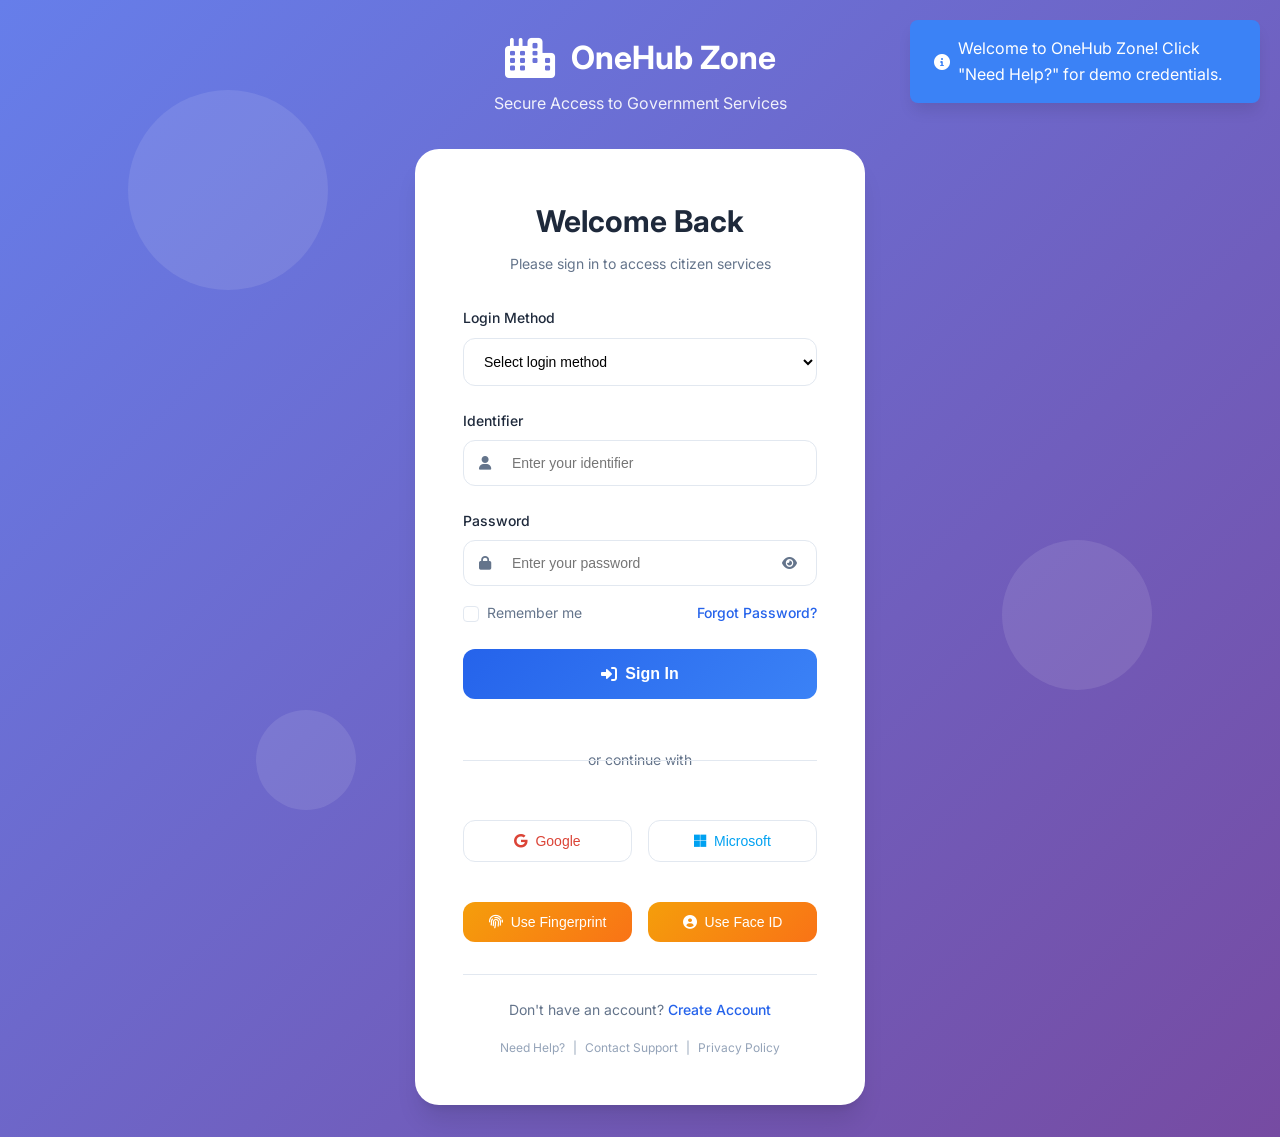
==== dashboard.html @ 2930b263 "Revert "Add collapsible dropdown sections for National and State services" This reverts commit 16f6e" ====
<!DOCTYPE html>
<html lang="en">
<head>
    <meta charset="UTF-8">
    <meta name="viewport" content="width=device-width, initial-scale=1.0">
    <title>OneHub Zone - Citizen Services Portal</title>
    <link rel="stylesheet" href="styles.css">
    <link href="https://cdnjs.cloudflare.com/ajax/libs/font-awesome/6.0.0/css/all.min.css" rel="stylesheet">
    <link href="https://fonts.googleapis.com/css2?family=Inter:wght@300;400;500;600;700&display=swap" rel="stylesheet">
</head>
<body>
    <!-- Header -->
    <header class="header">
        <div class="container">
            <div class="header-content">
                <div class="logo">
                    <i class="fas fa-city"></i>
                    <span>OneHub Zone</span>
                </div>
                <nav class="nav">
                    <a href="#" class="nav-link">Dashboard</a>
                    <a href="#services" class="nav-link">Services</a>
                    <a href="#" class="nav-link">My Applications</a>
                    <a href="#" class="nav-link">Profile</a>
                </nav>
                <div class="state-selector">
                    <label for="stateSelect">State:</label>
                    <select id="stateSelect" class="state-dropdown">
                        <option value="telangana">Telangana</option>
                        <option value="tamilnadu">Tamil Nadu</option>
                        <option value="andhrapradesh">Andhra Pradesh</option>
                        <option value="maharashtra">Maharashtra</option>
                    </select>
                </div>
                <div class="header-actions">
                    <div class="user-info">
                        <span class="user-name" id="userName">Loading...</span>
                        <span class="user-id" id="userId"></span>
                    </div>
                    <button class="btn-secondary" id="logoutBtn">
                        <i class="fas fa-sign-out-alt"></i>
                        Logout
                    </button>
                </div>
            </div>
        </div>
    </header>

    <!-- Hero Section -->
    <section class="hero">
        <div class="container">
            <div class="hero-content">
                <h1>Welcome to Your Dashboard</h1>
                <p>Access all citizen services securely from your personalized portal.</p>
                <div class="state-info">
                    <i class="fas fa-map-marker-alt"></i>
                    <span>Currently viewing services for: <strong id="currentState">Telangana</strong></span>
                </div>
                <div class="dashboard-stats">
                    <div class="stat-card">
                        <i class="fas fa-file-alt"></i>
                        <div class="stat-info">
                            <span class="stat-number" id="activeApplications">0</span>
                            <span class="stat-label">Active Applications</span>
                        </div>
                    </div>
                    <div class="stat-card">
                        <i class="fas fa-clock"></i>
                        <div class="stat-info">
                            <span class="stat-number" id="pendingApprovals">0</span>
                            <span class="stat-label">Pending Approvals</span>
                        </div>
                    </div>
                    <div class="stat-card">
                        <i class="fas fa-check-circle"></i>
                        <div class="stat-info">
                            <span class="stat-number" id="completedServices">0</span>
                            <span class="stat-label">Completed Services</span>
                        </div>
                    </div>
                </div>
                <div class="hero-search">
                    <div class="search-box">
                        <i class="fas fa-search"></i>
                        <input type="text" placeholder="Search for services, permits, applications...">
                        <button class="search-btn">Search</button>
                    </div>
                </div>
            </div>
        </div>
    </section>

    <!-- Quick Actions -->
    <section class="quick-actions">
        <div class="container">
            <h2>Quick Actions</h2>
            <div class="quick-actions-grid">
                <div class="quick-action-card">
                    <i class="fas fa-file-alt"></i>
                    <h3>Apply for Documents</h3>
                    <p>Birth certificates, passports, licenses</p>
                </div>
                <div class="quick-action-card">
                    <i class="fas fa-credit-card"></i>
                    <h3>Pay Bills</h3>
                    <p>Taxes, utilities, fines</p>
                </div>
                <div class="quick-action-card">
                    <i class="fas fa-calendar-check"></i>
                    <h3>Book Appointment</h3>
                    <p>Schedule visits to government offices</p>
                </div>
                <div class="quick-action-card">
                    <i class="fas fa-chart-line"></i>
                    <h3>Track Application</h3>
                    <p>Check status of your submissions</p>
                </div>
            </div>
        </div>
    </section>

    <!-- Services Categories -->
    <section class="services" id="services">
        <div class="container">
            <!-- National Services Section -->
            <h2>National Services</h2>
            <p class="section-subtitle">Services available across all states</p>
            <div class="services-grid" id="nationalServicesGrid">
                <!-- National services will be loaded here by JavaScript -->
            </div>

            <!-- State Services Section -->
            <h2>State-Specific Services</h2>
            <p class="section-subtitle">Services specific to <span id="currentState">your selected state</span></p>
            <div class="services-filter">
                <button class="filter-btn active" data-filter="all">All Services</button>
                <button class="filter-btn" data-filter="popular">Most Popular</button>
                <button class="filter-btn" data-filter="recent">Recently Used</button>
                <button class="filter-btn" data-filter="favorites">Favorites</button>
            </div>
            <div class="services-grid" id="stateServicesGrid">
                <!-- State-specific services will be loaded here by JavaScript -->
            </div>
        </div>
    </section>

    <!-- Emergency Services -->
    <section class="emergency-services">
        <div class="container">
            <h2>Emergency Services</h2>
            <div class="emergency-grid">
                <div class="emergency-card urgent">
                    <i class="fas fa-phone-alt"></i>
                    <h3>Emergency Hotline</h3>
                    <p class="phone-number">911</p>
                    <p>24/7 Emergency Response</p>
                </div>
                <div class="emergency-card">
                    <i class="fas fa-ambulance"></i>
                    <h3>Medical Emergency</h3>
                    <p class="phone-number">108</p>
                    <p>Ambulance & Medical Aid</p>
                </div>
                <div class="emergency-card">
                    <i class="fas fa-fire"></i>
                    <h3>Fire Department</h3>
                    <p class="phone-number">101</p>
                    <p>Fire & Rescue Services</p>
                </div>
                <div class="emergency-card">
                    <i class="fas fa-shield-alt"></i>
                    <h3>Police</h3>
                    <p class="phone-number">100</p>
                    <p>Law Enforcement</p>
                </div>
            </div>
        </div>
    </section>

    <!-- Footer -->
    <footer class="footer">
        <div class="container">
            <div class="footer-content">
                <div class="footer-section">
                    <div class="logo">
                        <i class="fas fa-city"></i>
                        <span>OneHub Zone</span>
                    </div>
                    <p>Your one-stop destination for all government services. Making citizen services accessible and efficient.</p>
                    <div class="social-links">
                        <a href="#"><i class="fab fa-facebook"></i></a>
                        <a href="#"><i class="fab fa-twitter"></i></a>
                        <a href="#"><i class="fab fa-linkedin"></i></a>
                        <a href="#"><i class="fab fa-instagram"></i></a>
                    </div>
                </div>
                <div class="footer-section">
                    <h4>Quick Links</h4>
                    <ul>
                        <li><a href="#">About Us</a></li>
                        <li><a href="#">Services</a></li>
                        <li><a href="#">FAQ</a></li>
                        <li><a href="#">Contact</a></li>
                        <li><a href="#">Privacy Policy</a></li>
                    </ul>
                </div>
                <div class="footer-section">
                    <h4>Services</h4>
                    <ul>
                        <li><a href="#">Documentation</a></li>
                        <li><a href="#">Licensing</a></li>
                        <li><a href="#">Transportation</a></li>
                        <li><a href="#">Property</a></li>
                        <li><a href="#">Health & Welfare</a></li>
                    </ul>
                </div>
                <div class="footer-section">
                    <h4>Support</h4>
                    <ul>
                        <li><a href="#">Help Center</a></li>
                        <li><a href="#">User Guide</a></li>
                        <li><a href="#">Report Issue</a></li>
                        <li><a href="#">Feedback</a></li>
                        <li><a href="#">Live Chat</a></li>
                    </ul>
                </div>
            </div>
            <div class="footer-bottom">
                <p>&copy; 2025 OneHub Zone. All rights reserved. | Powered by Government Digital Services</p>
            </div>
        </div>
    </footer>

    <script src="script.js"></script>
</body>
</html>
---- styles.css ----
* {
    margin: 0;
    padding: 0;
    box-sizing: border-box;
}

:root {
    --primary-color: #2563eb;
    --primary-dark: #1d4ed8;
    --secondary-color: #64748b;
    --accent-color: #f59e0b;
    --success-color: #10b981;
    --warning-color: #f59e0b;
    --error-color: #ef4444;
    --text-primary: #1e293b;
    --text-secondary: #64748b;
    --background-light: #f8fafc;
    --background-white: #ffffff;
    --border-color: #e2e8f0;
    --shadow-sm: 0 1px 2px 0 rgb(0 0 0 / 0.05);
    --shadow-md: 0 4px 6px -1px rgb(0 0 0 / 0.1), 0 2px 4px -2px rgb(0 0 0 / 0.1);
    --shadow-lg: 0 10px 15px -3px rgb(0 0 0 / 0.1), 0 4px 6px -4px rgb(0 0 0 / 0.1);
    --shadow-xl: 0 20px 25px -5px rgb(0 0 0 / 0.1), 0 8px 10px -6px rgb(0 0 0 / 0.1);
}

body {
    font-family: 'Inter', -apple-system, BlinkMacSystemFont, 'Segoe UI', Roboto, sans-serif;
    line-height: 1.6;
    color: var(--text-primary);
    background-color: var(--background-light);
}

.container {
    max-width: 1200px;
    margin: 0 auto;
    padding: 0 1rem;
}

/* Header */
.header {
    background: var(--background-white);
    box-shadow: var(--shadow-sm);
    position: sticky;
    top: 0;
    z-index: 100;
    border-bottom: 1px solid var(--border-color);
}

.header-content {
    display: flex;
    align-items: center;
    justify-content: space-between;
    padding: 1rem 0;
}

.logo {
    display: flex;
    align-items: center;
    gap: 0.75rem;
    font-size: 1.5rem;
    font-weight: 700;
    color: var(--primary-color);
}

.logo i {
    font-size: 2rem;
}

.nav {
    display: flex;
    gap: 2rem;
}

.nav-link {
    text-decoration: none;
    color: var(--text-secondary);
    font-weight: 500;
    transition: color 0.3s ease;
}

.nav-link:hover {
    color: var(--primary-color);
}

.header-actions {
    display: flex;
    gap: 1rem;
}

.btn-primary,
.btn-secondary {
    padding: 0.5rem 1.5rem;
    border-radius: 0.5rem;
    font-weight: 500;
    text-decoration: none;
    border: none;
    cursor: pointer;
    transition: all 0.3s ease;
    font-size: 0.875rem;
}

.btn-primary {
    background: var(--primary-color);
    color: white;
}

.btn-primary:hover {
    background: var(--primary-dark);
    transform: translateY(-1px);
}

.btn-secondary {
    background: transparent;
    color: var(--text-secondary);
    border: 1px solid var(--border-color);
}

.btn-secondary:hover {
    background: var(--background-light);
    color: var(--text-primary);
}

/* Hero Section */
.hero {
    background: linear-gradient(135deg, var(--primary-color) 0%, var(--primary-dark) 100%);
    color: white;
    padding: 4rem 0;
    text-align: center;
}

.hero-content h1 {
    font-size: 3rem;
    font-weight: 700;
    margin-bottom: 1rem;
    line-height: 1.2;
}

.hero-content p {
    font-size: 1.25rem;
    margin-bottom: 2rem;
    opacity: 0.9;
}

.hero-search {
    max-width: 600px;
    margin: 0 auto;
}

.search-box {
    display: flex;
    background: white;
    border-radius: 0.75rem;
    padding: 0.5rem;
    box-shadow: var(--shadow-lg);
}

.search-box i {
    color: var(--text-secondary);
    padding: 0.75rem;
}

.search-box input {
    flex: 1;
    border: none;
    padding: 0.75rem;
    font-size: 1rem;
    outline: none;
    color: var(--text-primary);
}

.search-btn {
    background: var(--primary-color);
    color: white;
    border: none;
    padding: 0.75rem 1.5rem;
    border-radius: 0.5rem;
    font-weight: 500;
    cursor: pointer;
    transition: background 0.3s ease;
}

.search-btn:hover {
    background: var(--primary-dark);
}

/* Quick Actions */
.quick-actions {
    padding: 4rem 0;
    background: var(--background-white);
}

.quick-actions h2 {
    text-align: center;
    font-size: 2.5rem;
    font-weight: 700;
    margin-bottom: 3rem;
    color: var(--text-primary);
}

.quick-actions-grid {
    display: grid;
    grid-template-columns: repeat(auto-fit, minmax(250px, 1fr));
    gap: 2rem;
}

.quick-action-card {
    background: var(--background-white);
    padding: 2rem;
    border-radius: 1rem;
    text-align: center;
    box-shadow: var(--shadow-md);
    transition: all 0.3s ease;
    border: 1px solid var(--border-color);
}

.quick-action-card:hover {
    transform: translateY(-5px);
    box-shadow: var(--shadow-xl);
}

.quick-action-card i {
    font-size: 3rem;
    color: var(--primary-color);
    margin-bottom: 1rem;
}

.quick-action-card h3 {
    font-size: 1.25rem;
    font-weight: 600;
    margin-bottom: 0.5rem;
    color: var(--text-primary);
}

.quick-action-card p {
    color: var(--text-secondary);
}

/* Services Section */
.services {
    padding: 4rem 0;
    background: var(--background-light);
}

.services h2 {
    text-align: center;
    font-size: 2.5rem;
    font-weight: 700;
    margin-bottom: 3rem;
    color: var(--text-primary);
}

.services-grid {
    display: grid;
    grid-template-columns: repeat(auto-fit, minmax(350px, 1fr));
    gap: 2rem;
}

.service-category {
    background: var(--background-white);
    border-radius: 1rem;
    overflow: hidden;
    box-shadow: var(--shadow-md);
    transition: all 0.3s ease;
}

.service-category:hover {
    transform: translateY(-3px);
    box-shadow: var(--shadow-xl);
}

.category-header {
    background: linear-gradient(135deg, var(--primary-color), var(--primary-dark));
    color: white;
    padding: 1.5rem;
    display: flex;
    align-items: center;
    gap: 1rem;
}

.category-header i {
    font-size: 1.5rem;
}

.category-header h3 {
    font-size: 1.25rem;
    font-weight: 600;
}

.service-list {
    list-style: none;
    padding: 0;
}

.service-list li {
    border-bottom: 1px solid var(--border-color);
}

.service-list li:last-child {
    border-bottom: none;
}

.service-list a {
    display: flex;
    align-items: center;
    gap: 0.75rem;
    padding: 1rem 1.5rem;
    text-decoration: none;
    color: var(--text-primary);
    transition: all 0.3s ease;
}

.service-list a:hover {
    background: var(--background-light);
    color: var(--primary-color);
    padding-left: 2rem;
}

.service-list a i {
    color: var(--primary-color);
    width: 1.25rem;
    text-align: center;
}

/* Emergency Services */
.emergency-services {
    padding: 4rem 0;
    background: var(--background-white);
}

.emergency-services h2 {
    text-align: center;
    font-size: 2.5rem;
    font-weight: 700;
    margin-bottom: 3rem;
    color: var(--text-primary);
}

.emergency-grid {
    display: grid;
    grid-template-columns: repeat(auto-fit, minmax(250px, 1fr));
    gap: 2rem;
}

.emergency-card {
    background: var(--background-white);
    padding: 2rem;
    border-radius: 1rem;
    text-align: center;
    border: 2px solid var(--border-color);
    transition: all 0.3s ease;
}

.emergency-card.urgent {
    border-color: var(--error-color);
    background: linear-gradient(135deg, var(--error-color), #dc2626);
    color: white;
}

.emergency-card:not(.urgent):hover {
    border-color: var(--primary-color);
    transform: translateY(-3px);
    box-shadow: var(--shadow-lg);
}

.emergency-card i {
    font-size: 3rem;
    margin-bottom: 1rem;
}

.emergency-card:not(.urgent) i {
    color: var(--primary-color);
}

.emergency-card.urgent i {
    color: white;
}

.emergency-card h3 {
    font-size: 1.25rem;
    font-weight: 600;
    margin-bottom: 0.5rem;
}

.phone-number {
    font-size: 2rem;
    font-weight: 700;
    margin-bottom: 0.5rem;
}

.emergency-card.urgent .phone-number {
    color: white;
}

.emergency-card:not(.urgent) .phone-number {
    color: var(--primary-color);
}

/* Footer */
.footer {
    background: var(--text-primary);
    color: white;
    padding: 3rem 0 1rem;
}

.footer-content {
    display: grid;
    grid-template-columns: repeat(auto-fit, minmax(250px, 1fr));
    gap: 2rem;
    margin-bottom: 2rem;
}

.footer-section h4 {
    font-size: 1.125rem;
    font-weight: 600;
    margin-bottom: 1rem;
    color: white;
}

.footer-section ul {
    list-style: none;
}

.footer-section ul li {
    margin-bottom: 0.5rem;
}

.footer-section ul a {
    color: rgba(255, 255, 255, 0.8);
    text-decoration: none;
    transition: color 0.3s ease;
}

.footer-section ul a:hover {
    color: white;
}

.social-links {
    display: flex;
    gap: 1rem;
    margin-top: 1rem;
}

.social-links a {
    display: flex;
    align-items: center;
    justify-content: center;
    width: 2.5rem;
    height: 2.5rem;
    background: rgba(255, 255, 255, 0.1);
    border-radius: 50%;
    color: white;
    text-decoration: none;
    transition: all 0.3s ease;
}

.social-links a:hover {
    background: var(--primary-color);
    transform: translateY(-2px);
}

.footer-bottom {
    border-top: 1px solid rgba(255, 255, 255, 0.1);
    padding-top: 1rem;
    text-align: center;
    color: rgba(255, 255, 255, 0.8);
}

/* User Info Styles */
.user-info {
    display: flex;
    flex-direction: column;
    align-items: flex-end;
    margin-right: 1rem;
}

.user-name {
    font-weight: 600;
    color: var(--text-primary);
}

.user-id {
    font-size: 0.75rem;
    color: var(--text-secondary);
}

/* Dashboard Stats */
.dashboard-stats {
    display: grid;
    grid-template-columns: repeat(auto-fit, minmax(200px, 1fr));
    gap: 1.5rem;
    margin: 2rem 0;
}

.stat-card {
    background: rgba(255, 255, 255, 0.1);
    backdrop-filter: blur(10px);
    border: 1px solid rgba(255, 255, 255, 0.2);
    border-radius: 1rem;
    padding: 1.5rem;
    display: flex;
    align-items: center;
    gap: 1rem;
    color: white;
    transition: all 0.3s ease;
}

.stat-card:hover {
    transform: translateY(-5px);
    background: rgba(255, 255, 255, 0.15);
}

.stat-card i {
    font-size: 2rem;
    color: rgba(255, 255, 255, 0.9);
}

.stat-info {
    display: flex;
    flex-direction: column;
}

.stat-number {
    font-size: 1.5rem;
    font-weight: 700;
}

.stat-label {
    font-size: 0.875rem;
    opacity: 0.9;
}

/* Services Filter */
.services-filter {
    display: flex;
    justify-content: center;
    gap: 1rem;
    margin-bottom: 3rem;
    flex-wrap: wrap;
}

.filter-btn {
    padding: 0.75rem 1.5rem;
    border: 1px solid var(--border-color);
    border-radius: 2rem;
    background: var(--background-white);
    color: var(--text-secondary);
    cursor: pointer;
    transition: all 0.3s ease;
    font-weight: 500;
}

.filter-btn:hover,
.filter-btn.active {
    background: var(--primary-color);
    color: white;
    border-color: var(--primary-color);
    transform: translateY(-2px);
    box-shadow: var(--shadow-md);
}

/* State Selector Styles */
.state-selector {
    display: flex;
    align-items: center;
    gap: 0.5rem;
    margin-right: 1rem;
}

.state-selector label {
    font-size: 0.875rem;
    font-weight: 500;
    color: var(--text-secondary);
}

.state-dropdown {
    padding: 0.5rem 1rem;
    border: 1px solid var(--border-color);
    border-radius: 0.5rem;
    background: var(--background-white);
    color: var(--text-primary);
    font-size: 0.875rem;
    cursor: pointer;
    transition: all 0.3s ease;
}

.state-dropdown:focus {
    outline: none;
    border-color: var(--primary-color);
    box-shadow: 0 0 0 3px rgba(37, 99, 235, 0.1);
}

.state-info {
    display: flex;
    align-items: center;
    justify-content: center;
    gap: 0.5rem;
    background: rgba(255, 255, 255, 0.1);
    backdrop-filter: blur(10px);
    border: 1px solid rgba(255, 255, 255, 0.2);
    border-radius: 0.75rem;
    padding: 1rem 1.5rem;
    color: white;
    font-size: 0.875rem;
    margin-bottom: 2rem;
    max-width: 400px;
    margin-left: auto;
    margin-right: auto;
}

.state-info i {
    color: rgba(255, 255, 255, 0.9);
}

.state-badge {
    background: var(--primary-color);
    color: white;
    padding: 0.25rem 0.75rem;
    border-radius: 1rem;
    font-size: 0.75rem;
    font-weight: 500;
    margin-left: 0.5rem;
}

/* Responsive Design */
@media (max-width: 768px) {
    .header-content {
        flex-direction: column;
        gap: 1rem;
        text-align: center;
    }

    .state-selector {
        order: 1;
        justify-content: center;
    }

    .nav {
        order: 2;
        gap: 1rem;
    }

    .header-actions {
        order: 3;
        justify-content: center;
        align-items: center;
        gap: 1rem;
    }

    .user-info {
        align-items: center;
        margin-right: 0;
    }

    .state-info {
        font-size: 0.75rem;
        padding: 0.75rem 1rem;
    }

    .state-badge {
        font-size: 0.625rem;
        padding: 0.125rem 0.5rem;
    }
}

@media (max-width: 480px) {
    .container {
        padding: 0 0.5rem;
    }

    .hero {
        padding: 2rem 0;
    }

    .quick-actions,
    .services,
    .emergency-services {
        padding: 2rem 0;
    }

    .quick-action-card,
    .emergency-card {
        padding: 1.5rem;
    }

    .category-header {
        padding: 1rem;
    }

    .state-selector {
        flex-direction: column;
        gap: 0.25rem;
        text-align: center;
    }

    .state-dropdown {
        width: 200px;
    }
}

/* Loading Animation */
@keyframes fadeInUp {
    from {
        opacity: 0;
        transform: translateY(30px);
    }
    to {
        opacity: 1;
        transform: translateY(0);
    }
}

.service-category {
    animation: fadeInUp 0.6s ease-out;
}

.quick-action-card {
    animation: fadeInUp 0.6s ease-out;
}

.emergency-card {
    animation: fadeInUp 0.6s ease-out;
}

/* Accessibility */
.btn-primary:focus,
.btn-secondary:focus,
.search-btn:focus {
    outline: 2px solid var(--primary-color);
    outline-offset: 2px;
}

.service-list a:focus {
    outline: 2px solid var(--primary-color);
    outline-offset: -2px;
}

/* Print Styles */
@media print {
    .header,
    .hero,
    .footer {
        display: none;
    }

    .services {
        background: white !important;
    }

    .service-category {
        break-inside: avoid;
        box-shadow: none;
        border: 1px solid #ccc;
    }
}
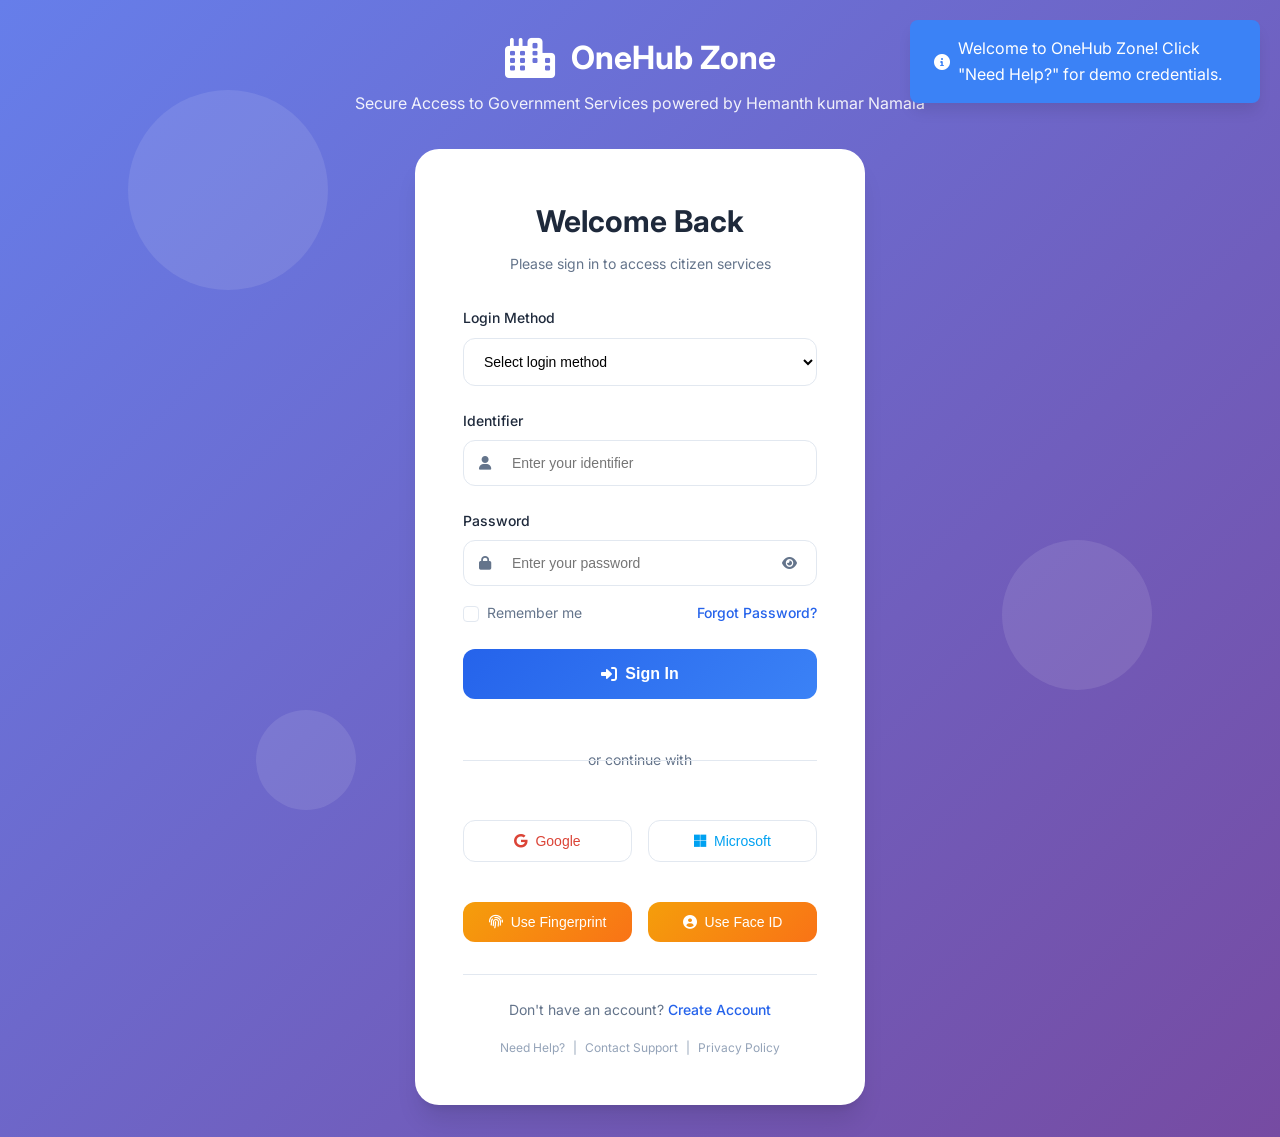
==== commit 54c6046e: "Fix service link interactivity and improve portal functionality - Refactored script.js to use event " ====
--- a/dashboard.html
+++ b/dashboard.html
@@ -51,7 +51,7 @@
         <div class="container">
             <div class="hero-content">
                 <h1>Welcome to Your Dashboard</h1>
-                <p>Access all citizen services securely from your personalized portal.</p>
+                <p>Access all citizen services securely from your personalized portal powered by Hemanth kumar Namala</p>
                 <div class="state-info">
                     <i class="fas fa-map-marker-alt"></i>
                     <span>Currently viewing services for: <strong id="currentState">Telangana</strong></span>
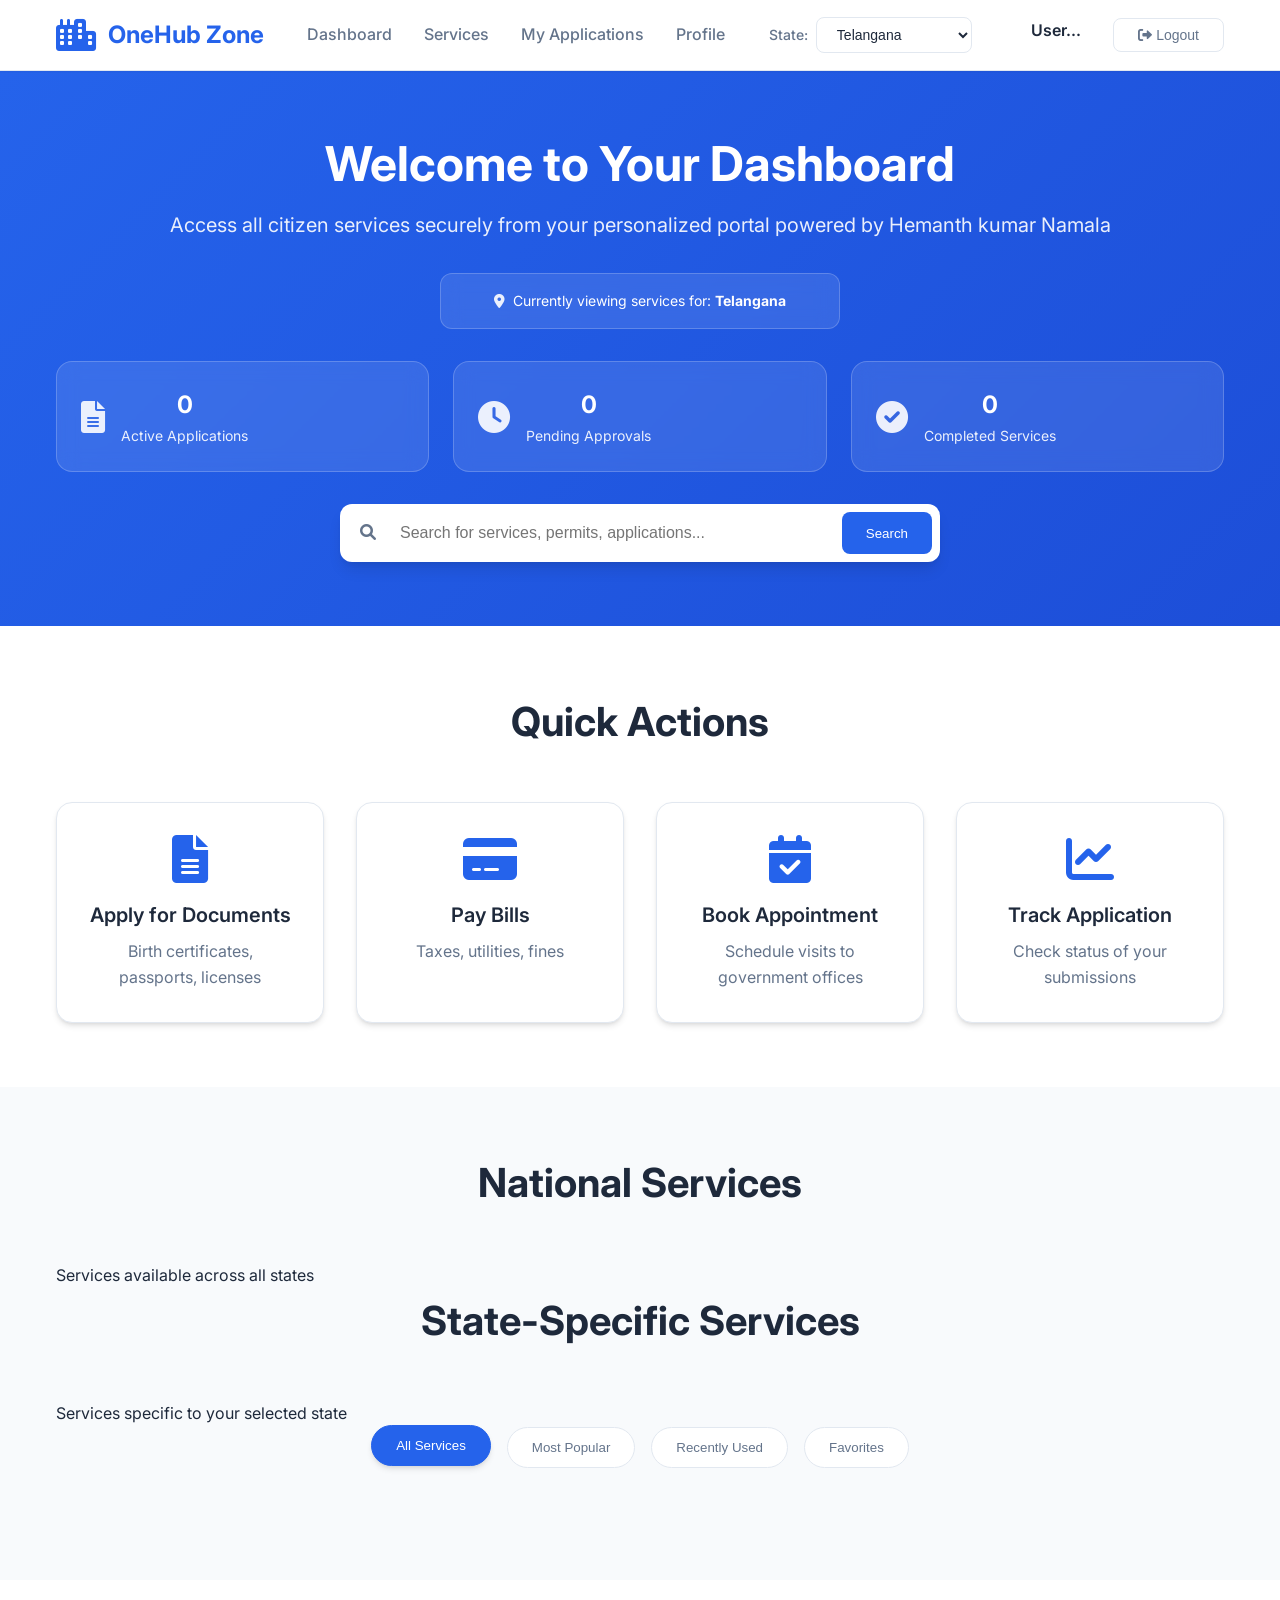
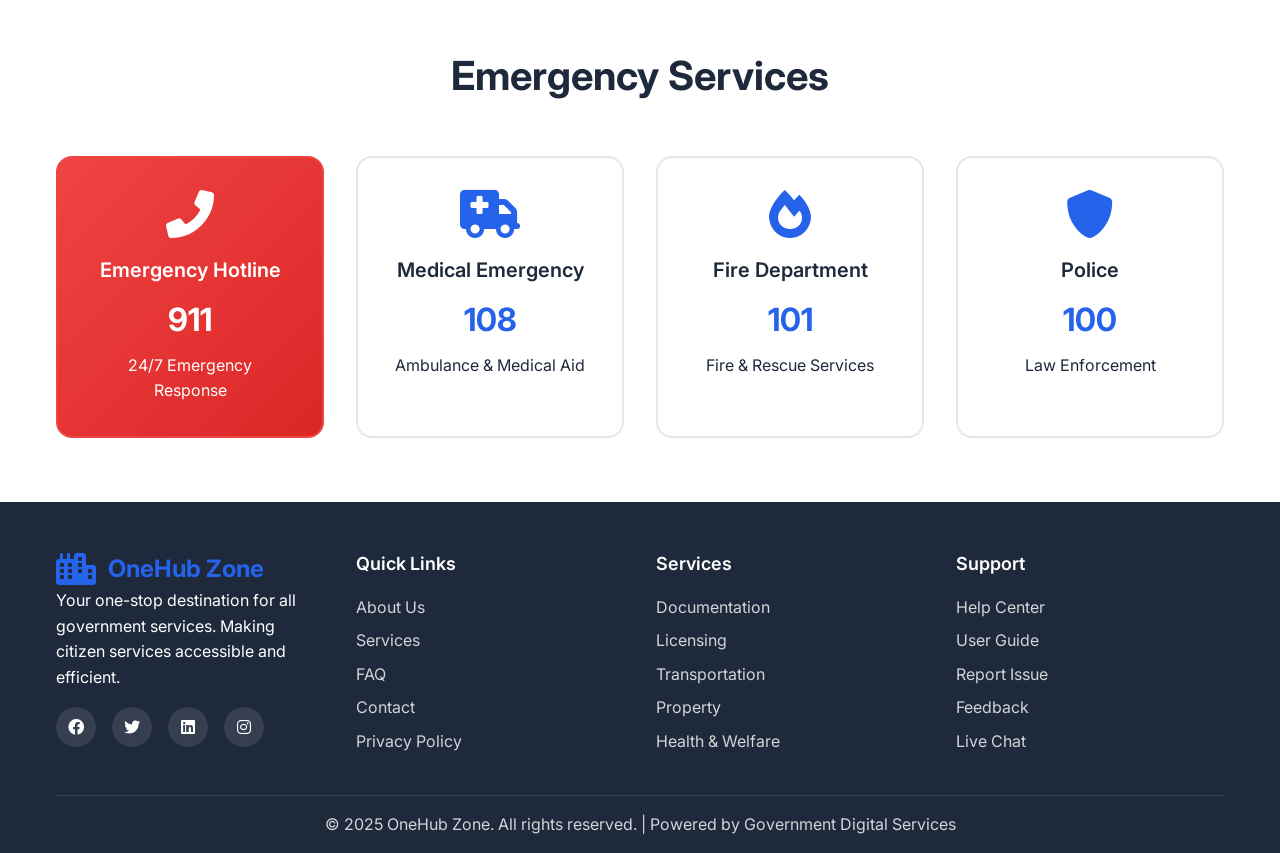
==== commit 70425d0c: "Manual improvements to dashboard and service functionality - Updated dashboard.html with manual edit" ====
--- a/dashboard.html
+++ b/dashboard.html
@@ -34,7 +34,7 @@
                 </div>
                 <div class="header-actions">
                     <div class="user-info">
-                        <span class="user-name" id="userName">Loading...</span>
+                        <span class="user-name" id="userName">User...</span>
                         <span class="user-id" id="userId"></span>
                     </div>
                     <button class="btn-secondary" id="logoutBtn">
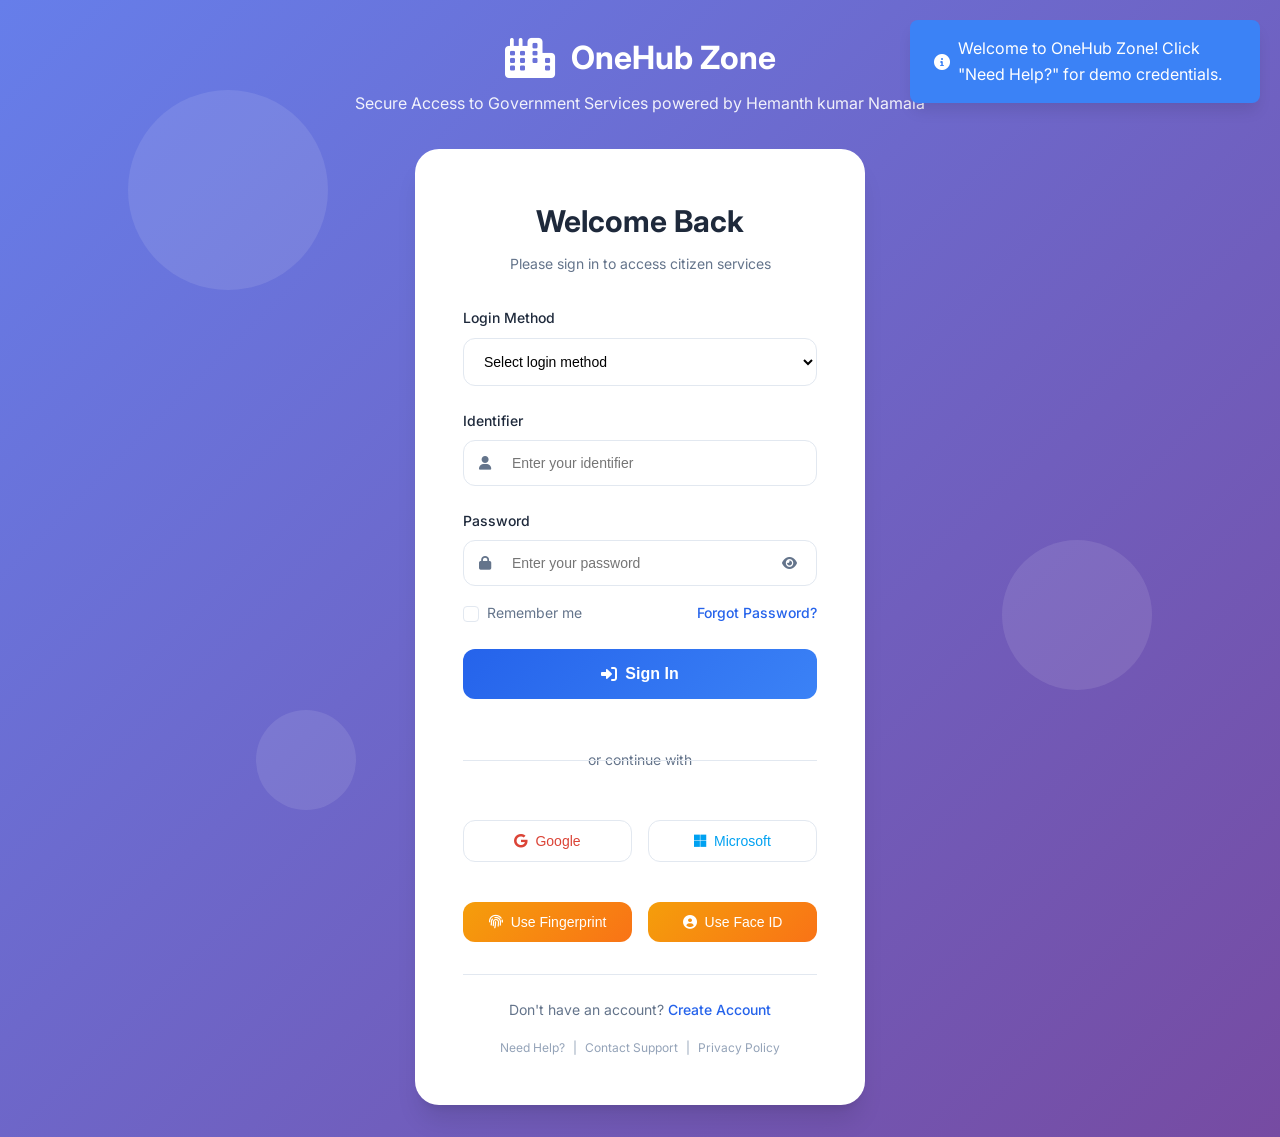
==== commit 9744fa4f: "Fix critical syntax error and improve service loading - Fixed missing comma in stateServicesData cau" ====
--- a/dashboard.html
+++ b/dashboard.html
@@ -15,12 +15,10 @@
             <div class="header-content">
                 <div class="logo">
                     <i class="fas fa-city"></i>
-                    <span>OneHub Zone</span>
+                    <span>OneHub Zone by Hemanth</span>
                 </div>
                 <nav class="nav">
-                    <a href="#" class="nav-link">Dashboard</a>
                     <a href="#services" class="nav-link">Services</a>
-                    <a href="#" class="nav-link">My Applications</a>
                     <a href="#" class="nav-link">Profile</a>
                 </nav>
                 <div class="state-selector">
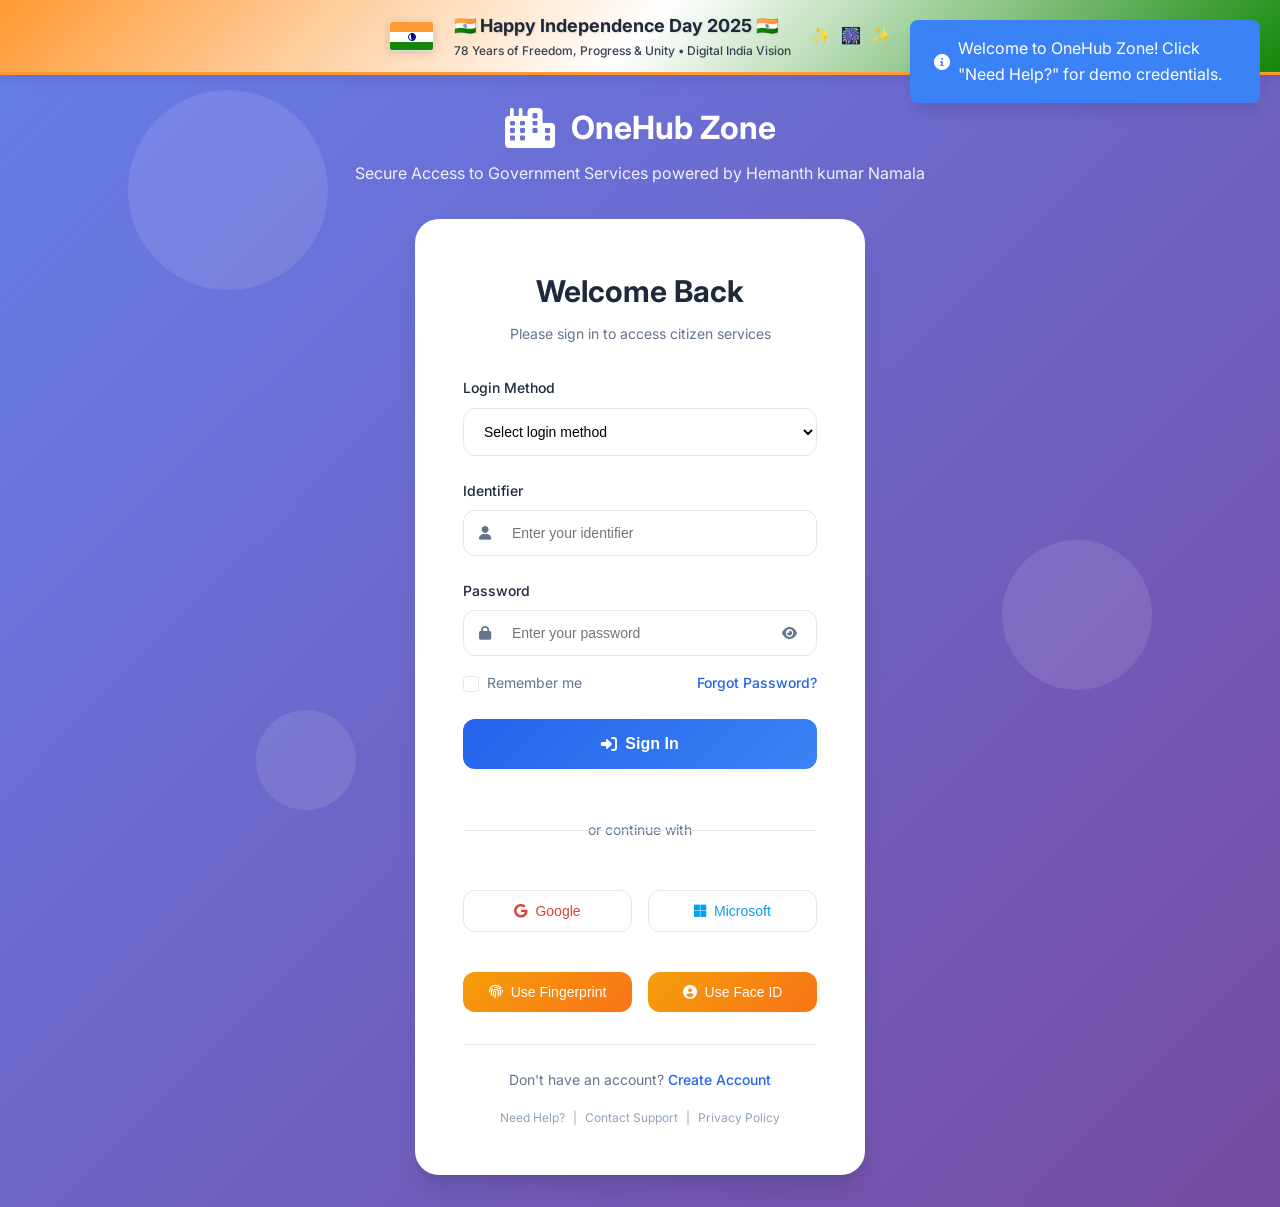
==== commit b2e2c478: "Add Independence Day 2025 Theme - 78 Years of Freedom  Features Added: - Beautiful tri-color Indepen" ====
--- a/dashboard.html
+++ b/dashboard.html
@@ -44,12 +44,48 @@
         </div>
     </header>
 
+    <!-- Independence Day 2025 Banner -->
+    <div class="independence-day-banner">
+        <div class="container">
+            <div class="banner-content">
+                <div class="flag-animation">
+                    <div class="flag-stripe saffron"></div>
+                    <div class="flag-stripe white">
+                        <div class="ashoka-chakra">⚙</div>
+                    </div>
+                    <div class="flag-stripe green"></div>
+                </div>
+                <div class="banner-text">
+                    <h2>🇮🇳 Happy 78th Independence Day! 🇮🇳</h2>
+                    <p>Celebrating Digital India - Making Government Services Accessible to All Citizens</p>
+                    <div class="patriotic-message">
+                        <span>"Service to the Nation through Digital Innovation"</span>
+                    </div>
+                </div>
+                <div class="independence-stats">
+                    <div class="stat-item">
+                        <span class="stat-number">78</span>
+                        <span class="stat-label">Years of Freedom</span>
+                    </div>
+                    <div class="stat-item">
+                        <span class="stat-number">1.4B+</span>
+                        <span class="stat-label">Proud Citizens</span>
+                    </div>
+                    <div class="stat-item">
+                        <span class="stat-number">28</span>
+                        <span class="stat-label">States United</span>
+                    </div>
+                </div>
+            </div>
+        </div>
+    </div>
+
     <!-- Hero Section -->
     <section class="hero">
         <div class="container">
             <div class="hero-content">
                 <h1>Welcome to Your Dashboard</h1>
-                <p>Access all citizen services securely from your personalized portal powered by Hemanth kumar Namala</p>
+                <p>Access all citizen services securely from your personalized portal powered by Hemanth kumar Namala <span style="color: #ff9933; font-weight: bold;">🇮🇳 Celebrating 78 Years of Freedom</span></p>
                 <div class="state-info">
                     <i class="fas fa-map-marker-alt"></i>
                     <span>Currently viewing services for: <strong id="currentState">Telangana</strong></span>
--- a/styles.css
+++ b/styles.css
@@ -752,3 +752,197 @@
         border: 1px solid #ccc;
     }
 }
+
+/* Independence Day 2025 Theme Styles */
+.independence-day-banner {
+    background: linear-gradient(135deg, #ff9933 0%, #ffffff 50%, #138808 100%);
+    padding: 2rem 0;
+    margin-bottom: 2rem;
+    border-bottom: 3px solid #000080;
+    position: relative;
+    overflow: hidden;
+}
+
+.independence-day-banner::before {
+    content: '';
+    position: absolute;
+    top: 0;
+    left: 0;
+    right: 0;
+    bottom: 0;
+    background: url('data:image/svg+xml,<svg xmlns="http://www.w3.org/2000/svg" viewBox="0 0 100 100"><defs><pattern id="stars" x="0" y="0" width="20" height="20" patternUnits="userSpaceOnUse"><circle cx="10" cy="10" r="1" fill="rgba(255,255,255,0.1)"/></pattern></defs><rect width="100%" height="100%" fill="url(%23stars)"/></svg>');
+    opacity: 0.3;
+    pointer-events: none;
+}
+
+.banner-content {
+    display: flex;
+    align-items: center;
+    justify-content: space-between;
+    gap: 2rem;
+    position: relative;
+    z-index: 2;
+}
+
+.flag-animation {
+    width: 80px;
+    height: 60px;
+    display: flex;
+    flex-direction: column;
+    border: 2px solid #000080;
+    box-shadow: 0 4px 12px rgba(0, 0, 0, 0.3);
+    animation: flagWave 3s ease-in-out infinite;
+}
+
+.flag-stripe {
+    flex: 1;
+    display: flex;
+    align-items: center;
+    justify-content: center;
+    position: relative;
+}
+
+.flag-stripe.saffron {
+    background-color: #ff9933;
+}
+
+.flag-stripe.white {
+    background-color: #ffffff;
+}
+
+.flag-stripe.green {
+    background-color: #138808;
+}
+
+.ashoka-chakra {
+    color: #000080;
+    font-size: 16px;
+    animation: spin 4s linear infinite;
+}
+
+.banner-text {
+    flex: 1;
+    text-align: center;
+    color: #000080;
+}
+
+.banner-text h2 {
+    font-size: 2.5rem;
+    font-weight: bold;
+    margin-bottom: 0.5rem;
+    text-shadow: 2px 2px 4px rgba(0, 0, 0, 0.3);
+    animation: titleGlow 2s ease-in-out infinite alternate;
+}
+
+.banner-text p {
+    font-size: 1.2rem;
+    margin-bottom: 1rem;
+    font-weight: 500;
+    text-shadow: 1px 1px 2px rgba(0, 0, 0, 0.2);
+}
+
+.patriotic-message {
+    background: rgba(255, 255, 255, 0.9);
+    padding: 0.5rem 1rem;
+    border-radius: 20px;
+    border: 2px solid #000080;
+    display: inline-block;
+    font-style: italic;
+    font-weight: 600;
+    color: #000080;
+}
+
+.independence-stats {
+    display: flex;
+    flex-direction: column;
+    gap: 1rem;
+}
+
+.stat-item {
+    background: rgba(255, 255, 255, 0.95);
+    padding: 1rem;
+    border-radius: 10px;
+    text-align: center;
+    border: 2px solid #000080;
+    box-shadow: 0 2px 8px rgba(0, 0, 0, 0.1);
+    transition: transform 0.3s ease;
+}
+
+.stat-item:hover {
+    transform: translateY(-2px);
+}
+
+.stat-number {
+    display: block;
+    font-size: 1.8rem;
+    font-weight: bold;
+    color: #ff9933;
+    text-shadow: 1px 1px 2px rgba(0, 0, 0, 0.2);
+}
+
+.stat-label {
+    font-size: 0.9rem;
+    color: #000080;
+    font-weight: 600;
+}
+
+/* Animations for Independence Day Theme */
+@keyframes flagWave {
+    0%, 100% { transform: rotate(0deg) scale(1); }
+    25% { transform: rotate(1deg) scale(1.05); }
+    75% { transform: rotate(-1deg) scale(0.95); }
+}
+
+@keyframes spin {
+    from { transform: rotate(0deg); }
+    to { transform: rotate(360deg); }
+}
+
+@keyframes titleGlow {
+    0% { text-shadow: 2px 2px 4px rgba(0, 0, 0, 0.3); }
+    100% { text-shadow: 2px 2px 8px rgba(255, 153, 51, 0.6), -2px -2px 8px rgba(19, 136, 8, 0.6); }
+}
+
+/* Responsive Independence Day Banner */
+@media (max-width: 768px) {
+    .banner-content {
+        flex-direction: column;
+        text-align: center;
+        gap: 1.5rem;
+    }
+    
+    .banner-text h2 {
+        font-size: 1.8rem;
+    }
+    
+    .banner-text p {
+        font-size: 1rem;
+    }
+    
+    .independence-stats {
+        flex-direction: row;
+        justify-content: center;
+    }
+    
+    .stat-item {
+        padding: 0.8rem;
+    }
+    
+    .stat-number {
+        font-size: 1.4rem;
+    }
+}
+
+@media (max-width: 480px) {
+    .independence-day-banner {
+        padding: 1.5rem 0;
+    }
+    
+    .banner-text h2 {
+        font-size: 1.5rem;
+    }
+    
+    .independence-stats {
+        flex-direction: column;
+    }
+}
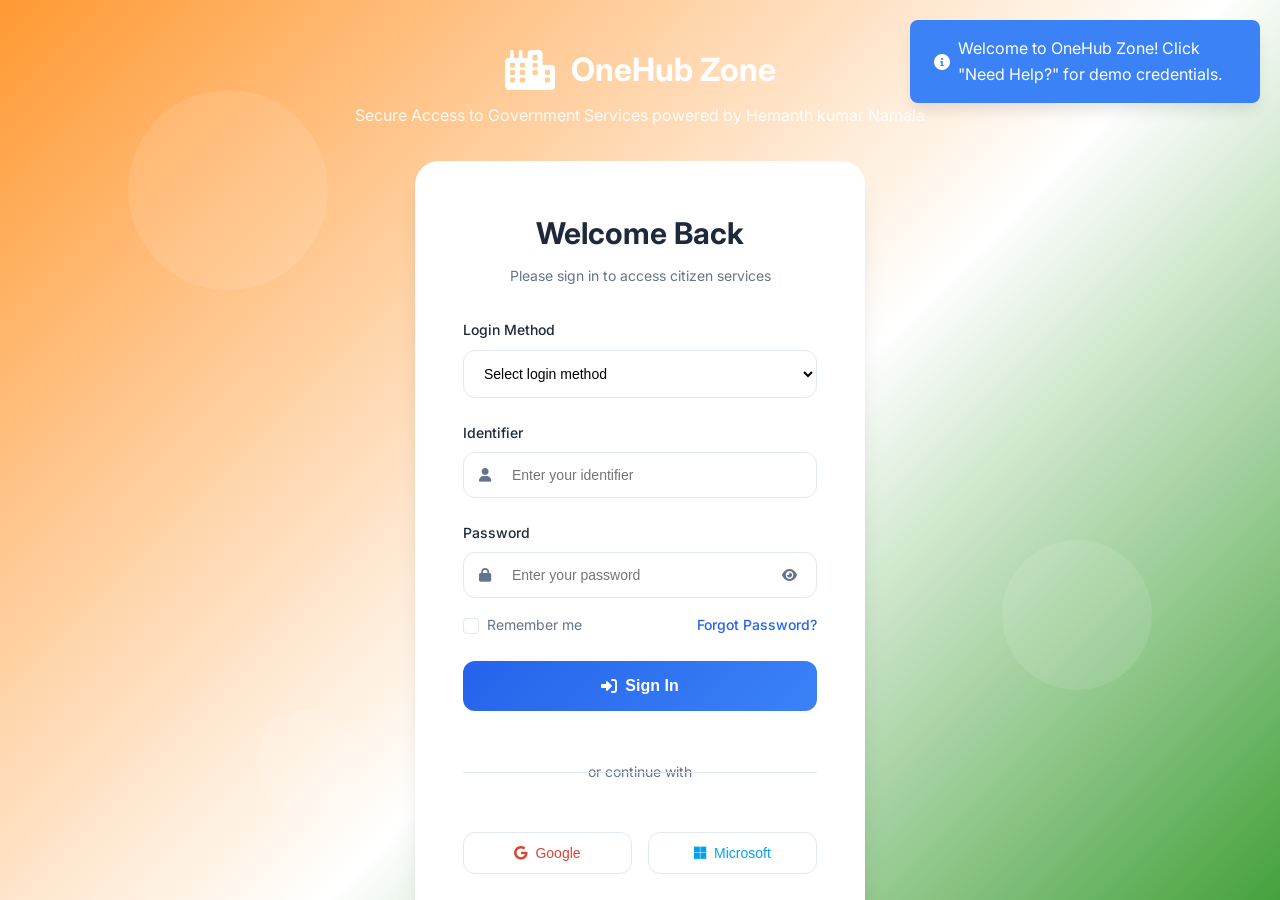
==== commit 3b6683f4: "Manual improvements and refinements to Independence Day theme - Enhanced dashboard.html with manual " ====
--- a/dashboard.html
+++ b/dashboard.html
@@ -11,7 +11,7 @@
 <body>
     <!-- Header -->
     <header class="header">
-        <div class="container">
+        <div class="independence-day-banner">
             <div class="header-content">
                 <div class="logo">
                     <i class="fas fa-city"></i>
@@ -44,46 +44,11 @@
         </div>
     </header>
 
-    <!-- Independence Day 2025 Banner -->
-    <div class="independence-day-banner">
-        <div class="container">
-            <div class="banner-content">
-                <div class="flag-animation">
-                    <div class="flag-stripe saffron"></div>
-                    <div class="flag-stripe white">
-                        <div class="ashoka-chakra">⚙</div>
-                    </div>
-                    <div class="flag-stripe green"></div>
-                </div>
-                <div class="banner-text">
-                    <h2>🇮🇳 Happy 78th Independence Day! 🇮🇳</h2>
-                    <p>Celebrating Digital India - Making Government Services Accessible to All Citizens</p>
-                    <div class="patriotic-message">
-                        <span>"Service to the Nation through Digital Innovation"</span>
-                    </div>
-                </div>
-                <div class="independence-stats">
-                    <div class="stat-item">
-                        <span class="stat-number">78</span>
-                        <span class="stat-label">Years of Freedom</span>
-                    </div>
-                    <div class="stat-item">
-                        <span class="stat-number">1.4B+</span>
-                        <span class="stat-label">Proud Citizens</span>
-                    </div>
-                    <div class="stat-item">
-                        <span class="stat-number">28</span>
-                        <span class="stat-label">States United</span>
-                    </div>
-                </div>
-            </div>
-        </div>
-    </div>
-
+   
     <!-- Hero Section -->
-    <section class="hero">
-        <div class="container">
-            <div class="hero-content">
+    <section class="banner-text">
+        <div class="independence-day-banner">
+            <div class="banner-text">
                 <h1>Welcome to Your Dashboard</h1>
                 <p>Access all citizen services securely from your personalized portal powered by Hemanth kumar Namala <span style="color: #ff9933; font-weight: bold;">🇮🇳 Celebrating 78 Years of Freedom</span></p>
                 <div class="state-info">
@@ -125,8 +90,9 @@
     </section>
 
     <!-- Quick Actions -->
-    <section class="quick-actions">
-        <div class="container">
+    <section class="banner-text">
+        <div class="independence-day-banner">
+            <div class="banner-text">
             <h2>Quick Actions</h2>
             <div class="quick-actions-grid">
                 <div class="quick-action-card">
@@ -154,8 +120,9 @@
     </section>
 
     <!-- Services Categories -->
-    <section class="services" id="services">
-        <div class="container">
+    <section class="banner-text">
+        <div class="independence-day-banner">
+            <div class="banner-text">
             <!-- National Services Section -->
             <h2>National Services</h2>
             <p class="section-subtitle">Services available across all states</p>
@@ -165,8 +132,8 @@
 
             <!-- State Services Section -->
             <h2>State-Specific Services</h2>
-            <p class="section-subtitle">Services specific to <span id="currentState">your selected state</span></p>
-            <div class="services-filter">
+            <p class="section-subtitle">Services specific to <h3><span id="currentState">your selected state</span></h3></p>
+          <div class="services-filter">
                 <button class="filter-btn active" data-filter="all">All Services</button>
                 <button class="filter-btn" data-filter="popular">Most Popular</button>
                 <button class="filter-btn" data-filter="recent">Recently Used</button>
--- a/styles.css
+++ b/styles.css
@@ -889,8 +889,8 @@
 /* Animations for Independence Day Theme */
 @keyframes flagWave {
     0%, 100% { transform: rotate(0deg) scale(1); }
-    25% { transform: rotate(1deg) scale(1.05); }
-    75% { transform: rotate(-1deg) scale(0.95); }
+    25% { transform: rotate(1deg) scale(2.05); }
+    75% { transform: rotate(-1deg) scale(1.95); }
 }
 
 @keyframes spin {
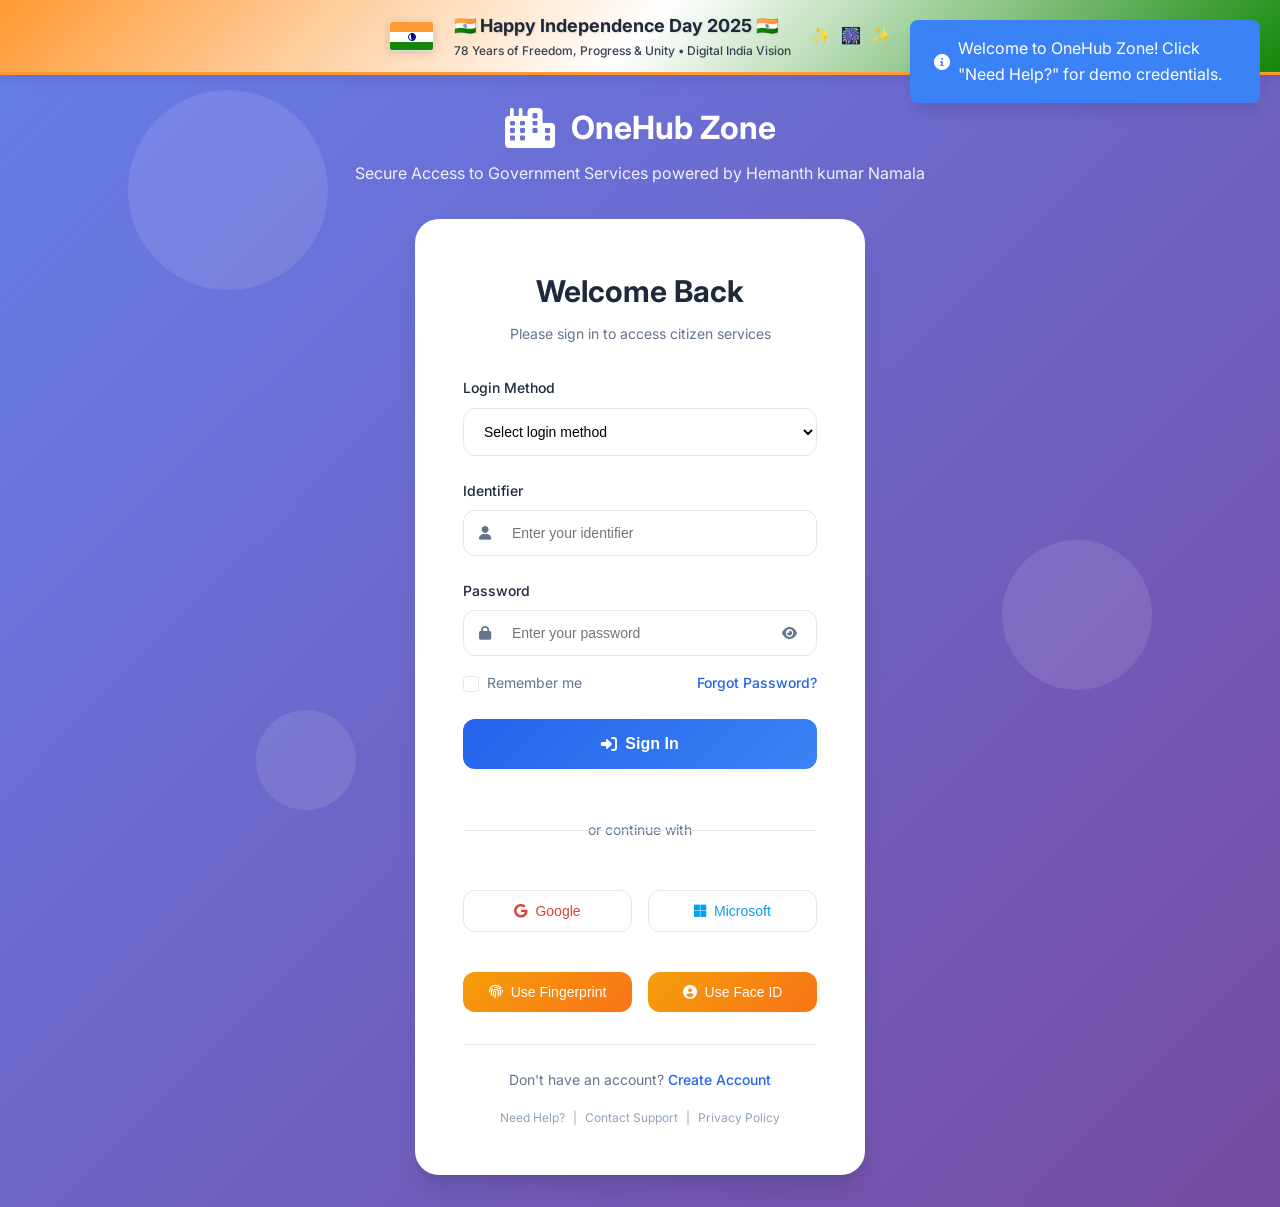
==== commit 9b60e4cc: "Revert "Manual improvements and refinements to Independence Day theme" This reverts commit 3b6683f4a" ====
--- a/dashboard.html
+++ b/dashboard.html
@@ -11,7 +11,7 @@
 <body>
     <!-- Header -->
     <header class="header">
-        <div class="independence-day-banner">
+        <div class="container">
             <div class="header-content">
                 <div class="logo">
                     <i class="fas fa-city"></i>
@@ -44,11 +44,46 @@
         </div>
     </header>
 
-   
+    <!-- Independence Day 2025 Banner -->
+    <div class="independence-day-banner">
+        <div class="container">
+            <div class="banner-content">
+                <div class="flag-animation">
+                    <div class="flag-stripe saffron"></div>
+                    <div class="flag-stripe white">
+                        <div class="ashoka-chakra">⚙</div>
+                    </div>
+                    <div class="flag-stripe green"></div>
+                </div>
+                <div class="banner-text">
+                    <h2>🇮🇳 Happy 78th Independence Day! 🇮🇳</h2>
+                    <p>Celebrating Digital India - Making Government Services Accessible to All Citizens</p>
+                    <div class="patriotic-message">
+                        <span>"Service to the Nation through Digital Innovation"</span>
+                    </div>
+                </div>
+                <div class="independence-stats">
+                    <div class="stat-item">
+                        <span class="stat-number">78</span>
+                        <span class="stat-label">Years of Freedom</span>
+                    </div>
+                    <div class="stat-item">
+                        <span class="stat-number">1.4B+</span>
+                        <span class="stat-label">Proud Citizens</span>
+                    </div>
+                    <div class="stat-item">
+                        <span class="stat-number">28</span>
+                        <span class="stat-label">States United</span>
+                    </div>
+                </div>
+            </div>
+        </div>
+    </div>
+
     <!-- Hero Section -->
-    <section class="banner-text">
-        <div class="independence-day-banner">
-            <div class="banner-text">
+    <section class="hero">
+        <div class="container">
+            <div class="hero-content">
                 <h1>Welcome to Your Dashboard</h1>
                 <p>Access all citizen services securely from your personalized portal powered by Hemanth kumar Namala <span style="color: #ff9933; font-weight: bold;">🇮🇳 Celebrating 78 Years of Freedom</span></p>
                 <div class="state-info">
@@ -90,9 +125,8 @@
     </section>
 
     <!-- Quick Actions -->
-    <section class="banner-text">
-        <div class="independence-day-banner">
-            <div class="banner-text">
+    <section class="quick-actions">
+        <div class="container">
             <h2>Quick Actions</h2>
             <div class="quick-actions-grid">
                 <div class="quick-action-card">
@@ -120,9 +154,8 @@
     </section>
 
     <!-- Services Categories -->
-    <section class="banner-text">
-        <div class="independence-day-banner">
-            <div class="banner-text">
+    <section class="services" id="services">
+        <div class="container">
             <!-- National Services Section -->
             <h2>National Services</h2>
             <p class="section-subtitle">Services available across all states</p>
@@ -132,8 +165,8 @@
 
             <!-- State Services Section -->
             <h2>State-Specific Services</h2>
-            <p class="section-subtitle">Services specific to <h3><span id="currentState">your selected state</span></h3></p>
-          <div class="services-filter">
+            <p class="section-subtitle">Services specific to <span id="currentState">your selected state</span></p>
+            <div class="services-filter">
                 <button class="filter-btn active" data-filter="all">All Services</button>
                 <button class="filter-btn" data-filter="popular">Most Popular</button>
                 <button class="filter-btn" data-filter="recent">Recently Used</button>
--- a/styles.css
+++ b/styles.css
@@ -889,8 +889,8 @@
 /* Animations for Independence Day Theme */
 @keyframes flagWave {
     0%, 100% { transform: rotate(0deg) scale(1); }
-    25% { transform: rotate(1deg) scale(2.05); }
-    75% { transform: rotate(-1deg) scale(1.95); }
+    25% { transform: rotate(1deg) scale(1.05); }
+    75% { transform: rotate(-1deg) scale(0.95); }
 }
 
 @keyframes spin {
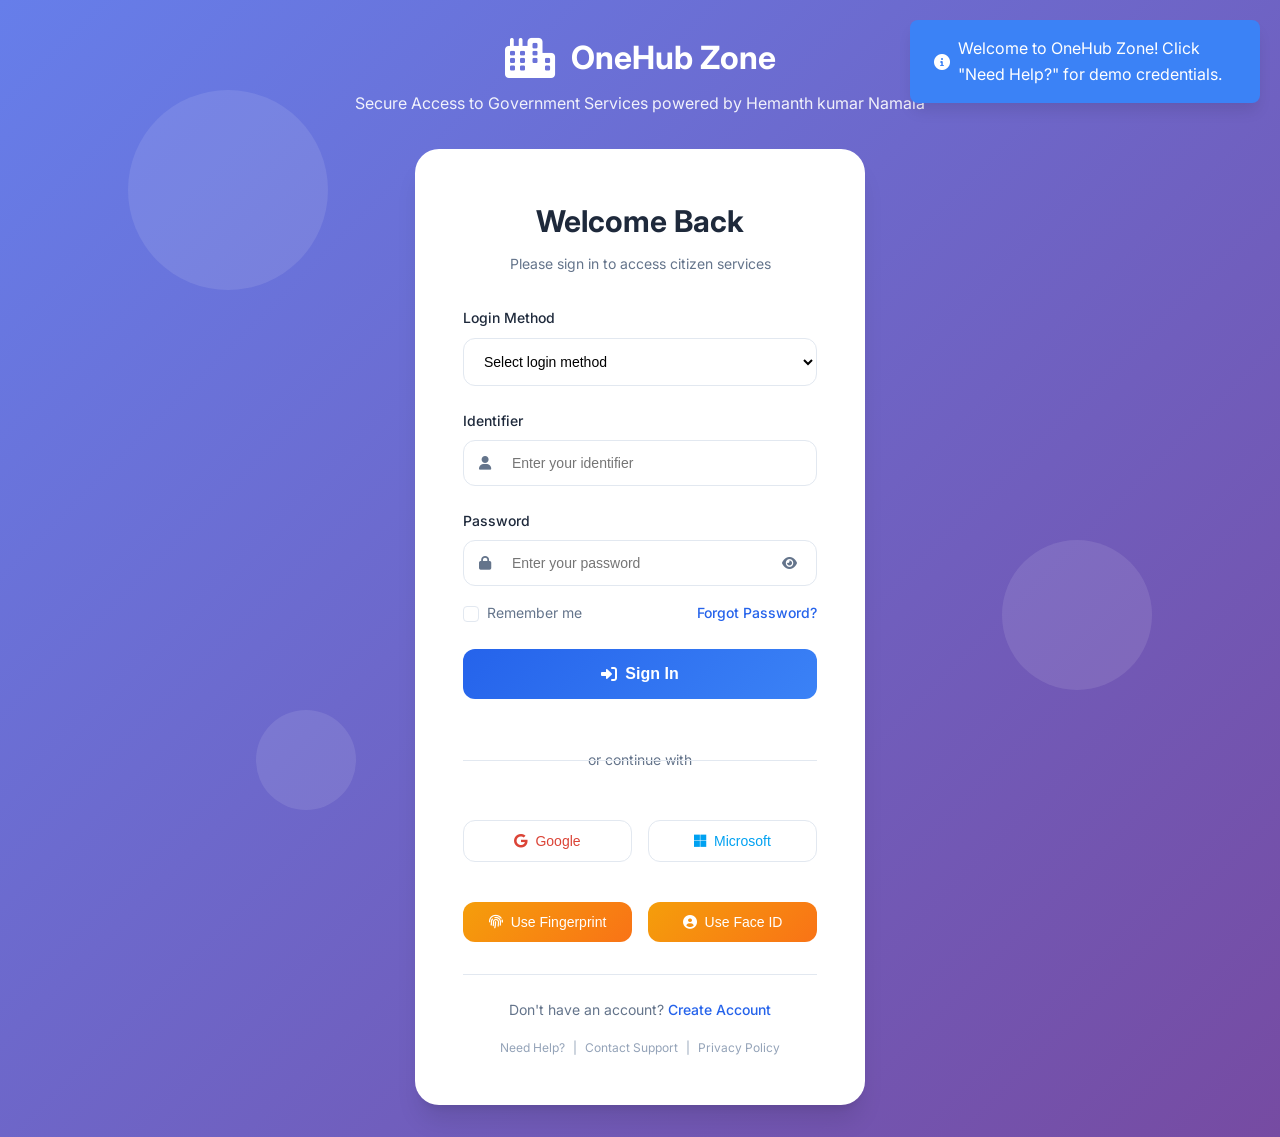
==== commit c691ed48: "Revert " Add Independence Day 2025 Theme - 78 Years of Freedom" This reverts commit b2e2c478bccf13ce" ====
--- a/dashboard.html
+++ b/dashboard.html
@@ -44,48 +44,12 @@
         </div>
     </header>
 
-    <!-- Independence Day 2025 Banner -->
-    <div class="independence-day-banner">
-        <div class="container">
-            <div class="banner-content">
-                <div class="flag-animation">
-                    <div class="flag-stripe saffron"></div>
-                    <div class="flag-stripe white">
-                        <div class="ashoka-chakra">⚙</div>
-                    </div>
-                    <div class="flag-stripe green"></div>
-                </div>
-                <div class="banner-text">
-                    <h2>🇮🇳 Happy 78th Independence Day! 🇮🇳</h2>
-                    <p>Celebrating Digital India - Making Government Services Accessible to All Citizens</p>
-                    <div class="patriotic-message">
-                        <span>"Service to the Nation through Digital Innovation"</span>
-                    </div>
-                </div>
-                <div class="independence-stats">
-                    <div class="stat-item">
-                        <span class="stat-number">78</span>
-                        <span class="stat-label">Years of Freedom</span>
-                    </div>
-                    <div class="stat-item">
-                        <span class="stat-number">1.4B+</span>
-                        <span class="stat-label">Proud Citizens</span>
-                    </div>
-                    <div class="stat-item">
-                        <span class="stat-number">28</span>
-                        <span class="stat-label">States United</span>
-                    </div>
-                </div>
-            </div>
-        </div>
-    </div>
-
     <!-- Hero Section -->
     <section class="hero">
         <div class="container">
             <div class="hero-content">
                 <h1>Welcome to Your Dashboard</h1>
-                <p>Access all citizen services securely from your personalized portal powered by Hemanth kumar Namala <span style="color: #ff9933; font-weight: bold;">🇮🇳 Celebrating 78 Years of Freedom</span></p>
+                <p>Access all citizen services securely from your personalized portal powered by Hemanth kumar Namala</p>
                 <div class="state-info">
                     <i class="fas fa-map-marker-alt"></i>
                     <span>Currently viewing services for: <strong id="currentState">Telangana</strong></span>
--- a/styles.css
+++ b/styles.css
@@ -752,197 +752,3 @@
         border: 1px solid #ccc;
     }
 }
-
-/* Independence Day 2025 Theme Styles */
-.independence-day-banner {
-    background: linear-gradient(135deg, #ff9933 0%, #ffffff 50%, #138808 100%);
-    padding: 2rem 0;
-    margin-bottom: 2rem;
-    border-bottom: 3px solid #000080;
-    position: relative;
-    overflow: hidden;
-}
-
-.independence-day-banner::before {
-    content: '';
-    position: absolute;
-    top: 0;
-    left: 0;
-    right: 0;
-    bottom: 0;
-    background: url('data:image/svg+xml,<svg xmlns="http://www.w3.org/2000/svg" viewBox="0 0 100 100"><defs><pattern id="stars" x="0" y="0" width="20" height="20" patternUnits="userSpaceOnUse"><circle cx="10" cy="10" r="1" fill="rgba(255,255,255,0.1)"/></pattern></defs><rect width="100%" height="100%" fill="url(%23stars)"/></svg>');
-    opacity: 0.3;
-    pointer-events: none;
-}
-
-.banner-content {
-    display: flex;
-    align-items: center;
-    justify-content: space-between;
-    gap: 2rem;
-    position: relative;
-    z-index: 2;
-}
-
-.flag-animation {
-    width: 80px;
-    height: 60px;
-    display: flex;
-    flex-direction: column;
-    border: 2px solid #000080;
-    box-shadow: 0 4px 12px rgba(0, 0, 0, 0.3);
-    animation: flagWave 3s ease-in-out infinite;
-}
-
-.flag-stripe {
-    flex: 1;
-    display: flex;
-    align-items: center;
-    justify-content: center;
-    position: relative;
-}
-
-.flag-stripe.saffron {
-    background-color: #ff9933;
-}
-
-.flag-stripe.white {
-    background-color: #ffffff;
-}
-
-.flag-stripe.green {
-    background-color: #138808;
-}
-
-.ashoka-chakra {
-    color: #000080;
-    font-size: 16px;
-    animation: spin 4s linear infinite;
-}
-
-.banner-text {
-    flex: 1;
-    text-align: center;
-    color: #000080;
-}
-
-.banner-text h2 {
-    font-size: 2.5rem;
-    font-weight: bold;
-    margin-bottom: 0.5rem;
-    text-shadow: 2px 2px 4px rgba(0, 0, 0, 0.3);
-    animation: titleGlow 2s ease-in-out infinite alternate;
-}
-
-.banner-text p {
-    font-size: 1.2rem;
-    margin-bottom: 1rem;
-    font-weight: 500;
-    text-shadow: 1px 1px 2px rgba(0, 0, 0, 0.2);
-}
-
-.patriotic-message {
-    background: rgba(255, 255, 255, 0.9);
-    padding: 0.5rem 1rem;
-    border-radius: 20px;
-    border: 2px solid #000080;
-    display: inline-block;
-    font-style: italic;
-    font-weight: 600;
-    color: #000080;
-}
-
-.independence-stats {
-    display: flex;
-    flex-direction: column;
-    gap: 1rem;
-}
-
-.stat-item {
-    background: rgba(255, 255, 255, 0.95);
-    padding: 1rem;
-    border-radius: 10px;
-    text-align: center;
-    border: 2px solid #000080;
-    box-shadow: 0 2px 8px rgba(0, 0, 0, 0.1);
-    transition: transform 0.3s ease;
-}
-
-.stat-item:hover {
-    transform: translateY(-2px);
-}
-
-.stat-number {
-    display: block;
-    font-size: 1.8rem;
-    font-weight: bold;
-    color: #ff9933;
-    text-shadow: 1px 1px 2px rgba(0, 0, 0, 0.2);
-}
-
-.stat-label {
-    font-size: 0.9rem;
-    color: #000080;
-    font-weight: 600;
-}
-
-/* Animations for Independence Day Theme */
-@keyframes flagWave {
-    0%, 100% { transform: rotate(0deg) scale(1); }
-    25% { transform: rotate(1deg) scale(1.05); }
-    75% { transform: rotate(-1deg) scale(0.95); }
-}
-
-@keyframes spin {
-    from { transform: rotate(0deg); }
-    to { transform: rotate(360deg); }
-}
-
-@keyframes titleGlow {
-    0% { text-shadow: 2px 2px 4px rgba(0, 0, 0, 0.3); }
-    100% { text-shadow: 2px 2px 8px rgba(255, 153, 51, 0.6), -2px -2px 8px rgba(19, 136, 8, 0.6); }
-}
-
-/* Responsive Independence Day Banner */
-@media (max-width: 768px) {
-    .banner-content {
-        flex-direction: column;
-        text-align: center;
-        gap: 1.5rem;
-    }
-    
-    .banner-text h2 {
-        font-size: 1.8rem;
-    }
-    
-    .banner-text p {
-        font-size: 1rem;
-    }
-    
-    .independence-stats {
-        flex-direction: row;
-        justify-content: center;
-    }
-    
-    .stat-item {
-        padding: 0.8rem;
-    }
-    
-    .stat-number {
-        font-size: 1.4rem;
-    }
-}
-
-@media (max-width: 480px) {
-    .independence-day-banner {
-        padding: 1.5rem 0;
-    }
-    
-    .banner-text h2 {
-        font-size: 1.5rem;
-    }
-    
-    .independence-stats {
-        flex-direction: column;
-    }
-}
